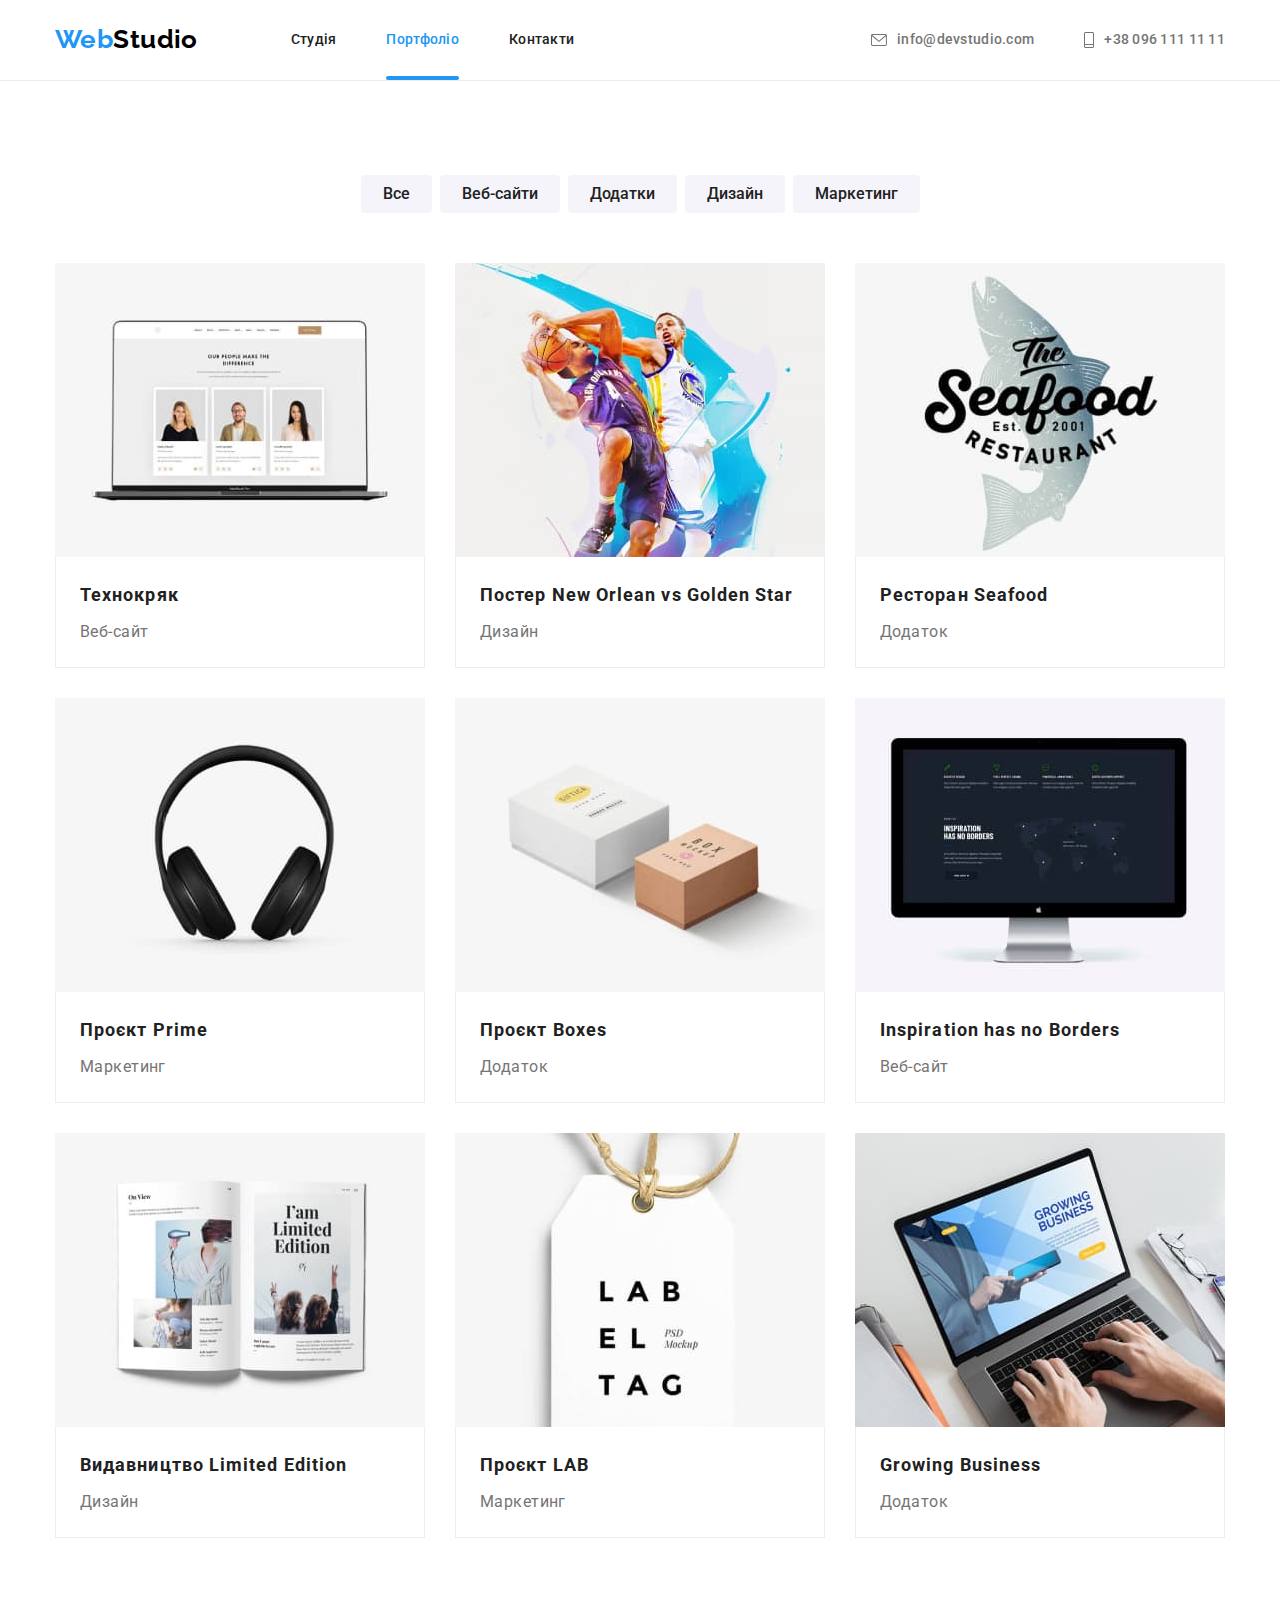
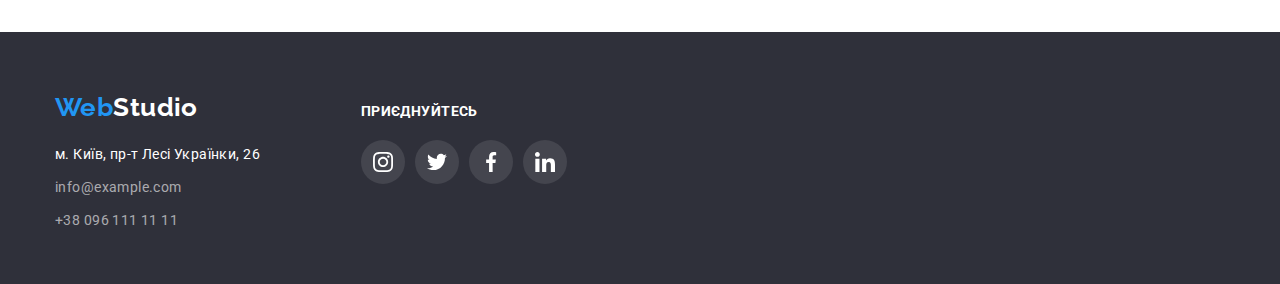
==== portfolio.html @ d4049ecd "inital commit" ====
<!DOCTYPE html>
<html lang="uk">
  <head>
    <meta charset="UTF-8" />
    <meta http-equiv="X-UA-Compatible" content="IE=edge" />
    <meta name="viewport" content="width=device-width, initial-scale=1.0" />
    <title>Портфоліо</title>
    <link rel="preconnect" href="https://fonts.googleapis.com" />
    <link rel="preconnect" href="https://fonts.gstatic.com" crossorigin />
    <link
      href="https://fonts.googleapis.com/css2?family=Raleway:wght@700&family=Roboto:wght@400;500;700;900&display=swap"
      rel="stylesheet"
    />
    <link
      rel="stylesheet"
      href="https://cdn.jsdelivr.net/npm/modern-normalize@1.1.0/modern-normalize.min.css"
    />
    <link rel="stylesheet" href="./css/styles.css" />
  </head>
  <body>
    <!-- Header -->
    <header class="page-header">
      <div class="container page-header-container">
        <nav class="page-nav">
          <a class="logotype link" href="./index.html" lang="en"
            ><span class="web">Web</span><span class="studio">Studio</span></a
          >
          <ul class="menu list">
            <li class="menu-item">
              <a class="menu-link link" href="./index.html">Студія</a>
            </li>
            <li class="menu-item">
              <a class="menu-link link current" href="./portfolio.html">Портфоліо</a>
            </li>
            <li class="menu-item">
              <a class="menu-link link" href="./index.html">Контакти</a>
            </li>
          </ul>
        </nav>
        <ul class="contact-header list">
          <li class="contact-item">
            <a class="contact-mail link" href="mailto:info@devstudio.com">
              <svg class="icon-envelope" width="16" height="12">
                <use href="./images/sprite.svg#icon-envelope"></use>
              </svg>
              info@devstudio.com
            </a>
          </li>
          <li class="contact-item">
            <a class="contact-phone-number link" href="tel:+380961111111">
              <svg class="icon-phone" width="10" height="16">
                <use href="./images/sprite.svg#icon-phone"></use>
              </svg>
              +38 096 111 11 11
            </a>
          </li>
        </ul>
      </div>
    </header>
    <main>
      <!-- Filter -->
      <section class="section">
        <div class="container">
          <h1 class="visually-hidden">Наші роботи</h1>
          <ul class="portfolio-menu-list list">
            <li class="portfolio-menu-list--item">
              <button class="list-menu-button" type="button">Все</button>
            </li>
            <li class="portfolio-menu-list-item">
              <button class="list-menu-button" type="button">Веб-сайти</button>
            </li>
            <li class="portfolio-menu-list-item">
              <button class="list-menu-button" type="button">Додатки</button>
            </li>
            <li class="portfolio-menu-list-item">
              <button class="list-menu-button" type="button">Дизайн</button>
            </li>
            <li class="portfolio-menu-list--item">
              <button class="list-menu-button" type="button">Маркетинг</button>
            </li>
          </ul>
          <!-- Catalog -->
          <ul class="portfolio-list list">
            <li class="portfolio-list-item">
              <article>
                <a class="works-link link" href="./portfolio.html">
                  <div class="product-thumb">
                    <img
                      src="./images/ourworks/technocrack.jpg"
                      alt="веб-сайт Технокряк"
                      width="370"
                      height="294"
                    />
                    <p class="product-action">
                      Ресурс пропонує комплексні пропозиції з різним рівнем функціоналу та сервісів.
                      Все це дозволить відвідувачу отримати вичерпні відомості про компанію чи
                      приватну особу.
                    </p>
                  </div>
                  <div class="list-content">
                    <h2 class="portfolio-title">Технокряк</h2>
                    <p class="portfolio-description">Веб-сайт</p>
                  </div>
                </a>
              </article>
            </li>
            <li class="portfolio-list-item">
              <article>
                <a class="works-link link" href="./portfolio.html">
                  <div class="product-thumb">
                    <img
                      src="./images/ourworks/posterneworlean.jpg"
                      alt="постер Нью Орлеан проти Голден Стар"
                      width="370"
                      height="294"
                    />
                    <p class="product-action">
                      Lorem ipsum dolor sit amet, consectetur adipisicing elit. Exercitationem
                      ratione quasi dolorum a molestias ipsam possimus iusto aut, dolore repudiandae
                      beatae, deleniti veniam molestiae illo repellat aliquid ad sequi. Inventore.
                    </p>
                  </div>
                  <div class="list-content">
                    <h2 class="portfolio-title">
                      Постер <span lang="en">New Orlean vs Golden Star</span>
                    </h2>
                    <p class="portfolio-description">Дизайн</p>
                  </div>
                </a>
              </article>
            </li>
            <li class="portfolio-list-item">
              <article>
                <a class="works-link link" href="./portfolio.html">
                  <div class="product-thumb">
                    <img
                      src="./images/ourworks/restaurantseafood.jpg"
                      alt="додаток ресторану Сіфуд"
                      width="370"
                      height="294"
                    />
                    <p class="product-action">
                      Lorem ipsum dolor sit amet consectetur adipisicing elit. Assumenda, deserunt
                      doloribus necessitatibus qui adipisci dicta nulla amet sit? At quo maiores
                      amet ea praesentium velit eum ipsum explicabo omnis quasi?
                    </p>
                  </div>
                  <div class="list-content">
                    <h2 class="portfolio-title">Ресторан <span lang="en">Seafood</span></h2>
                    <p class="portfolio-description">Додаток</p>
                  </div>
                </a>
              </article>
            </li>
            <li class="portfolio-list-item">
              <article>
                <a class="works-link link" href="./portfolio.html">
                  <div class="product-thumb">
                    <img
                      src="./images/ourworks/projectprime.jpg"
                      alt="проєкт прайм"
                      width="370"
                      height="294"
                    />
                    <p class="product-action">
                      Lorem ipsum dolor sit amet consectetur adipisicing elit. Ipsa delectus itaque
                      reiciendis aut animi quo dolorum harum voluptatibus natus rem velit molestiae
                      placeat doloremque nisi, omnis sapiente expedita vel sint.
                    </p>
                  </div>
                  <div class="list-content">
                    <h2 class="portfolio-title">Проєкт <span lang="en">Prime</span></h2>
                    <p class="portfolio-description">Маркетинг</p>
                  </div>
                </a>
              </article>
            </li>
            <li class="portfolio-list-item">
              <article>
                <a class="works-link link" href="./portfolio.html">
                  <div class="product-thumb">
                    <img
                      src="./images/ourworks/projectboxes.jpg"
                      alt="додаток проєкту Бокси"
                      width="370"
                      height="294"
                    />
                    <p class="product-action">
                      Lorem ipsum dolor sit amet, consectetur adipisicing elit. Facere praesentium
                      unde culpa, natus ullam deleniti alias qui distinctio maxime magnam incidunt
                      accusamus consequatur veritatis commodi nisi tempora, magni saepe iusto!
                    </p>
                  </div>
                  <div class="list-content">
                    <h2 class="portfolio-title">Проєкт <span lang="en">Boxes</span></h2>
                    <p class="portfolio-description">Додаток</p>
                  </div>
                </a>
              </article>
            </li>
            <li class="portfolio-list-item">
              <article>
                <a class="works-link link" href="./portfolio.html">
                  <div class="product-thumb">
                    <img
                      src="./images/ourworks/inspirationhasnoborders.jpg"
                      alt="веб-сайт Натхнення не має меж"
                      width="370"
                      height="294"
                    />
                    <p class="product-action">
                      Lorem ipsum dolor sit amet consectetur adipisicing elit. Nisi molestias earum
                      veniam tenetur deleniti maxime aut quidem, consequatur nihil placeat expedita
                      labore, amet iste laudantium aspernatur voluptates ipsa nobis recusandae.
                    </p>
                  </div>
                  <div class="list-content">
                    <h2 class="portfolio-title" lang="en">Inspiration has no Borders</h2>
                    <p class="portfolio-description">Веб-сайт</p>
                  </div>
                </a>
              </article>
            </li>
            <li class="portfolio-list-item">
              <article>
                <a class="works-link link" href="./portfolio.html">
                  <div class="product-thumb">
                    <img
                      src="./images/ourworks/publicationlimitededition.jpg"
                      alt="видавництво лімітед едішен"
                      width="370"
                      height="294"
                    />
                    <p class="product-action">
                      Lorem ipsum dolor, sit amet consectetur adipisicing elit. Corporis dolorum
                      totam mollitia. Obcaecati, dolorum dicta. Ea quaerat repellendus aliquam quo
                      enim, repudiandae illum numquam quidem quasi iusto sit quas dicta!
                    </p>
                  </div>
                  <div class="list-content">
                    <h2 class="portfolio-title">
                      Видавництво <span lang="en">Limited Edition</span>
                    </h2>
                    <p class="portfolio-description">Дизайн</p>
                  </div>
                </a>
              </article>
            </li>
            <li class="portfolio-list-item">
              <article>
                <a class="works-link link" href="./portfolio.html">
                  <div class="product-thumb">
                    <img
                      src="./images/ourworks/projectlab.jpg"
                      alt="проєкт ЛАБ"
                      width="370"
                      height="294"
                    />
                    <p class="product-action">
                      Lorem ipsum dolor sit amet consectetur adipisicing elit. Tempora esse non
                      perspiciatis molestias! Doloremque fugit numquam fuga dolorum facere vitae
                      commodi nisi, natus cum distinctio. Amet perspiciatis delectus reprehenderit
                      itaque.
                    </p>
                  </div>
                  <div class="list-content">
                    <h2 class="portfolio-title">Проєкт <span lang="en">LAB</span></h2>
                    <p class="portfolio-description">Маркетинг</p>
                  </div>
                </a>
              </article>
            </li>
            <li class="portfolio-list-item">
              <article>
                <a class="works-link link" href="./portfolio.html">
                  <div class="product-thumb">
                    <img
                      src="./images/ourworks/growingbusiness.jpg"
                      alt="додаток Гровінг Бізнес"
                      width="370"
                      height="294"
                    />
                    <p class="product-action">
                      Lorem, ipsum dolor sit amet consectetur adipisicing elit. Consequatur ea ex
                      dolores libero nobis perspiciatis enim velit labore incidunt itaque est
                      sapiente magnam vitae, consectetur amet iste cumque possimus sed.
                    </p>
                  </div>
                  <div class="list-content">
                    <h2 class="portfolio-title" lang="en">Growing Business</h2>
                    <p class="portfolio-description">Додаток</p>
                  </div>
                </a>
              </article>
            </li>
          </ul>
        </div>
      </section>
    </main>
    <!-- Footer -->
    <footer class="page-footer">
      <div class="container footer-flex-container">
        <div class="link-wrapper">
          <a class="logotype footer-logo link" href="./index.html" lang="en"
            ><span class="web">Web</span><span class="studio-white">Studio</span></a
          >
          <address class="address">
            <ul class="address-list list">
              <li class="address-list-item">
                <a
                  class="address-list-location link"
                  href="https://goo.gl/maps/qBnw3kzRKvV4WiWM7"
                  target="_blank"
                  rel="noopener nofollow"
                  >м. Київ, пр-т Лесі Українки, 26</a
                >
              </li>
              <li class="address-list-item">
                <a class="footer-contact link" href="mailto:info@example.com">info@example.com</a>
              </li>
              <li class="address-list-item">
                <a class="footer-contact link" href="tel:+380961111111">+38 096 111 11 11</a>
              </li>
            </ul>
          </address>
        </div>
        <div class="footer-icon-wrapper">
          <p class="text-footer-icon">приєднуйтесь</p>
          <ul class="list-icon-wrapper list">
            <li class="item-footer-icon">
              <a href="" class="footer-link-icon">
                <svg class="icon-social" width="20" height="20">
                  <use href="./images/sprite.svg#icon-instagram"></use>
                </svg>
              </a>
            </li>
            <li class="item-footer-icon">
              <a href="" class="footer-link-icon">
                <svg class="icon-social" width="20" height="20">
                  <use href="./images/sprite.svg#icon-twitter"></use>
                </svg>
              </a>
            </li>
            <li class="item-footer-icon">
              <a href="" class="footer-link-icon">
                <svg class="icon-social" width="20" height="20">
                  <use href="./images/sprite.svg#icon-facebook"></use>
                </svg>
              </a>
            </li>
            <li class="item-footer-icon">
              <a href="" class="footer-link-icon">
                <svg class="icon-social" width="20" height="20">
                  <use href="./images/sprite.svg#icon-linkedin"></use>
                </svg>
              </a>
            </li>
          </ul>
        </div>
      </div>
    </footer>
  </body>
</html>
---- css/styles.css ----
/* Variables */

:root {
  --accent-blue-color: #2196f3;
  --second-blue-color: #188ce8;
  --transparent-blue-color: rgba(33, 150, 243, 0.9);
  --basic-black-color: #000000;
  --text-black-color: #212121;
  --background-grey-color: #2f303a;
  --transparent-grey-color: rgba(255, 255, 255, 0.1);
  --text-grey-color: #757575;
  --icon-grey-color: #afb1b8;
  --contact-grey-color: rgba(255, 255, 255, 0.6);
  --basic-white-color: #ffffff;
  --special-white-color: #f5f4fa;
  --second-white-color: #eeeeee;
  --line-white-color: #ececec;
  --logo-font-family: 'Raleway', sans-serif;
  --primary-font-family: 'Roboto', sans-serif;
  --card-set-gap: 30px;
}

/* Global*/

body {
  font-family: var(--primary-font-family);
  font-size: 14px;
  letter-spacing: 0.03em;
  color: var(--text-black-color);
  background-color: var(--basic-white-color);
}

footer {
  background-color: var(--background-grey-color);
}

h1,
h2,
h3,
h4,
h5,
h6,
p {
  margin-top: 0;
  margin-bottom: 0;
}

ol,
ul {
  margin-top: 0;
  margin-bottom: 0;
  padding-left: 0;
}

img {
  display: block;
  max-width: 100%;
  height: auto;
}

address {
  font-style: normal;
}

button {
  cursor: pointer;
}

.list {
  list-style: none;
}

.link {
  text-decoration: none;
}

.visually-hidden {
  position: absolute;
  width: 1px;
  height: 1px;
  margin: -1px;
  border: 0;
  padding: 0;

  white-space: nowrap;
  clip-path: inset(100%);
  clip: rect(0 0 0 0);
  overflow: hidden;
}

.container {
  width: 1200px;
  margin-left: auto;
  margin-right: auto;
  padding-left: 15px;
  padding-right: 15px;
}

.section {
  padding-top: 94px;
  padding-bottom: 94px;
}

.title {
  font-weight: 700;
  font-size: 36px;
  line-height: 1.17;
  text-align: center;
  letter-spacing: 0.03em;
  margin-bottom: 50px;
}

.current {
  color: var(--accent-blue-color);
}

/* Main page */

/* Header */

.page-header {
  background-color: var(--basic-white-color);
  border-bottom: 1px solid var(--line-white-color);
}

.page-header-container {
  display: flex;
  align-items: center;
}

.logotype {
  font-family: 'Raleway', sans-serif;
  font-weight: 700;
  font-size: 26px;
  line-height: 1.19;
  display: block;
  margin-right: 93px;
  padding-top: 24px;
  padding-bottom: 25px;
}

.web {
  color: var(--accent-blue-color);
}

.studio {
  color: var(--basic-black-color);
}

.page-nav {
  display: flex;
  align-items: center;
}

.menu {
  display: flex;
  align-items: center;
}

.menu-item .menu-link {
  position: relative;
}

.menu-item:not(:last-child) {
  margin-right: 50px;
}

.menu-link {
  display: block;
  padding-top: 32px;
  padding-bottom: 32px;
  font-weight: 500;
  font-size: 14px;
  line-height: 1.14;
  letter-spacing: 0.02em;
  color: var(--text-black-color);
  transition-property: color;
  transition-duration: 250ms;
  transition-timing-function: cubic-bezier(0.4, 0, 0.2, 1);
}

.menu-link:hover,
.menu-link:focus {
  color: var(--accent-blue-color);
}

.current {
  color: var(--accent-blue-color);
}

.menu-item > .current::before {
  content: '';
  width: 100%;
  height: 4px;
  position: absolute;
  bottom: 0;
  background: var(--accent-blue-color);
  border-radius: 2px;
}

.contact-header {
  display: flex;
  align-items: center;
  margin-left: auto;
}

.contact-item:not(:last-child) {
  margin-right: 50px;
}

.contact-mail {
  display: flex;
  justify-content: center;
  align-items: center;
  padding-top: 32px;
  padding-bottom: 32px;
  font-weight: 500;
  font-size: 14px;
  line-height: 1.14;
  letter-spacing: 0.02em;
  color: var(--text-grey-color);
  transition-property: color;
  transition-duration: 250ms;
  transition-timing-function: cubic-bezier(0.4, 0, 0.2, 1);
}

.contact-mail:hover,
.contact-mail:focus {
  color: var(--accent-blue-color);
}

.contact-phone-number {
  display: flex;
  justify-content: center;
  align-items: center;
  padding-top: 32px;
  padding-bottom: 32px;
  font-weight: 500;
  font-size: 14px;
  line-height: 1.14;
  letter-spacing: 0.02em;
  color: var(--text-grey-color);
  transition-property: color;
  transition-duration: 250ms;
  transition-timing-function: cubic-bezier(0.4, 0, 0.2, 1);
}

.contact-phone-number:hover,
.contact-phone-number:focus {
  color: var(--accent-blue-color);
}

/* Header icon */

.icon-envelope {
  margin-right: 10px;
  fill: currentColor;
}

.icon-phone {
  margin-right: 10px;
  fill: currentColor;
}

/* Hero */

.hero {
  margin-right: auto;
  margin-left: auto;
  background-color: var(--background-grey-color);
  max-width: 1600px;
  height: 600px;
  padding-top: 200px;
  padding-bottom: 200px;
  background-image: linear-gradient(rgba(47, 48, 58, 0.4), rgba(47, 48, 58, 0.4)),
    url(../images/hero-image.jpg);
  background-repeat: no-repeat;
  background-size: cover;
  background-color: #c4c4c4;
}

.hero-title {
  max-width: 696px;
  width: 100%;
  font-weight: 900;
  font-size: 44px;
  line-height: 1.36;
  text-align: center;
  letter-spacing: 0.06em;
  text-transform: uppercase;
  margin-bottom: var(--card-set-gap);
  margin-left: auto;
  margin-right: auto;
  color: var(--basic-white-color);
}

.hero-btn {
  font-family: inherit;
  font-weight: 700;
  font-size: 16px;
  line-height: 1.88;
  text-align: center;
  letter-spacing: 0.06em;
  margin: auto;
  display: block;
  border-radius: 4px;
  border: none;
  padding-top: 10px;
  padding-right: 32px;
  padding-bottom: 10px;
  padding-left: 32px;
  min-width: 200px;
  color: var(--basic-white-color);
  background-color: var(--accent-blue-color);
  transition-property: background-color;
  transition-duration: 250ms;
  transition-timing-function: cubic-bezier(0.4, 0, 0.2, 1);
}

.hero-btn:hover,
.hero-btn:focus {
  background-color: var(--second-blue-color);
}

/* Preferences */

.preferences {
  display: flex;
  column-gap: var(--card-set-gap);
  flex-basis: calc((100-90px) / 4);
}

.preferences-subtitle {
  margin-bottom: 10px;
}

.subtitle {
  font-weight: 700;
  font-size: 14px;
  line-height: 1.14;
  text-transform: uppercase;
}

.description-preferences {
  font-weight: 400;
  font-size: 14px;
  line-height: 1.71;
  color: var(--text-grey-color);
}

/* Preferences icon*/

.icon-preferences {
  max-width: 270;
  height: 120;
  padding: 25px 100px;
  margin-bottom: 30px;
  background-color: var(--special-white-color);
  border-radius: 4px;
}

/* About */

.about {
  padding-top: 0;
}

.about-list {
  display: flex;
  flex-wrap: wrap;
  column-gap: var(--card-set-gap);
  flex-basis: calc((100-60px) / 3);
}

.about-list-item {
  position: relative;
}

.about-description {
  display: flex;
  justify-content: center;
  align-items: center;
  position: absolute;
  width: 100%;
  height: 70px;
  background-color: rgba(47, 48, 58, 0.8);
  bottom: 0;
  font-weight: 700;
  line-height: 1.14;
  text-transform: uppercase;
  color: var(--basic-white-color);
}

/* Team */

.team {
  background-color: var(--special-white-color);
}

.team-list {
  display: flex;
  flex-wrap: wrap;
  column-gap: var(--card-set-gap);
  flex-basis: calc((100-90px) / 4);
}

.image-team {
  box-shadow: 0px 1px 3px rgba(0, 0, 0, 0.12), 0px 1px 1px rgba(0, 0, 0, 0.14),
    0px 2px 1px rgba(0, 0, 0, 0.2);
}

.team-content {
  padding-top: var(--card-set-gap);
  padding-bottom: var(--card-set-gap);
  background-color: var(--basic-white-color);
  box-shadow: 0px 1px 3px rgba(0, 0, 0, 0.12), 0px 1px 1px rgba(0, 0, 0, 0.14),
    0px 2px 1px rgba(0, 0, 0, 0.2);
  border-radius: 0px 0px 4px 4px;
}

.name-team {
  font-weight: 500;
  font-size: 16px;
  line-height: 1.19;
  text-align: center;
}

.description-team {
  font-weight: 400;
  font-size: 16px;
  line-height: 1.19;
  text-align: center;
  margin-top: 10px;
  color: var(--text-grey-color);
}

/* Team icon */

.icon-sotial-network {
  display: flex;
  align-items: center;
  justify-content: center;
  margin-top: 16px;
}

.icon-sotial-link {
  display: flex;
  justify-content: center;
  align-items: center;
  width: 44px;
  height: 44px;
  background-color: var(--basic-white-color);
  color: var(--icon-grey-color);
  border-radius: 50%;
  transition-property: color, background-color;
  transition-duration: 250ms;
  transition-timing-function: cubic-bezier(0.4, 0, 0.2, 1);
}

.icon-sotial-link:hover,
.icon-sotial-link:focus {
  color: var(--basic-white-color);
  background-color: var(--accent-blue-color);
}

.icon-sotial-item:not(:last-child) {
  margin-right: 10px;
}

.icon-social {
  fill: currentColor;
}

/* Regular customers */

.regular-customers-list {
  display: flex;
}
.regular-customers-item:not(:first-child) {
  margin-left: 30px;
}

.regular-customers-link {
  display: flex;
  width: 170px;
  height: 92px;
  justify-content: center;
  align-items: center;
  color: var(--icon-grey-color);
  border: 1px solid var(--icon-grey-color);
  border-radius: 4px;
  transition-property: color, border-color;
  transition-duration: 250ms;
  transition-timing-function: cubic-bezier(0.4, 0, 0.2, 1);
}

.regular-customers-link:hover,
.regular-customers-link:focus {
  color: var(--accent-blue-color);
  border-color: var(--accent-blue-color);
}

.icon-company {
  fill: currentColor;
}

/* Footer */

.page-footer {
  padding-top: 60px;
  padding-bottom: 60px;
  height: 252px;
}

.footer-flex-container {
  display: flex;
  align-items: baseline;
}

.footer-logo {
  display: block;
  padding: 0;
  margin-bottom: 20px;
}

.studio-white {
  color: var(--basic-white-color);
}

.address-list-item:not(:last-child) {
  margin-bottom: 9px;
}

.address-list-location {
  font-family: var(--primary-font-family);
  font-weight: 400;
  font-size: 14px;
  line-height: 1.71;
  letter-spacing: 0.03em;
  color: var(--basic-white-color);
  transition-property: color;
  transition-duration: 250ms;
  transition-timing-function: cubic-bezier(0.4, 0, 0.2, 1);
}

.address-list-location:hover,
.address-list-location:focus {
  color: var(--accent-blue-color);
}

.footer-contact {
  font-family: var(--primary-font-family);
  font-weight: 400;
  font-size: 14px;
  line-height: 1.71;
  letter-spacing: 0.03em;
  color: var(--contact-grey-color);
  transition-property: color;
  transition-duration: 250ms;
  transition-timing-function: cubic-bezier(0.4, 0, 0.2, 1);
}

.footer-contact:hover,
.footer-contact:focus {
  color: var(--accent-blue-color);
}

.footer-icon-wrapper {
  margin-right: 93px;
}

.footer-form {
  display: flex;
}

.subscription-label {
  display: block;
  margin-right: 12px;
  font-weight: 700;
  line-height: 1.14;
  text-transform: uppercase;
  color: var(--basic-white-color);
}

.subscription-input {
  margin-top: 20px;
  padding: 15px 16px;
  width: 358px;
  height: 50px;
  border: 1px solid rgba(255, 255, 255, 0.3);
  filter: drop-shadow(0px 4px 4px rgba(0, 0, 0, 0.15));
  border-radius: 4px;
  background-color: transparent;
  outline: none;
  color: rgba(255, 255, 255, 0.6);
}

.subscription-btn {
  margin-top: 36px;
  display: inline-flex;
  padding: 10px 28px;
  width: 200px;
  height: 50px;
  font-weight: 700;
  font-size: 16px;
  line-height: 1.87;
  letter-spacing: 0.06em;
  border:none;
  border-radius: 4px;
  background-color: var(--accent-blue-color);
  box-shadow: 0px 4px 4px rgba(0, 0, 0, 0.15);
  color: var(--basic-white-color);
  transition: background-color 250ms cubic-bezier(0.4, 0, 0.2, 1);
}

.subscription-btn:focus,
.subscription-btn:hover {
background-color: var(--transparent-blue-color);
}



/* Footer icon */

.link-wrapper {
  margin-right: 70px;
}

.text-footer-icon {
  font-weight: 700;
  line-height: 1.14;
  text-transform: uppercase;

  color: var(--basic-white-color);
  margin-bottom: 20px;
}

.list-icon-wrapper {
  display: flex;
}

.item-footer-icon:not(:last-child) {
  margin-right: 10px;
}

.footer-link-icon {
  display: flex;
  align-items: center;
  justify-content: center;
  width: 44px;
  height: 44px;
  color: var(--basic-white-color);
  background-color: var(--transparent-grey-color);
  border-radius: 50%;
  transition-property: background-color;
  transition-duration: 250ms;
  transition-timing-function: cubic-bezier(0.4, 0, 0.2, 1);
}

.footer-link-icon:hover,
.footer-link-icon:focus {
  background-color: var(--accent-blue-color);
}

.icon-subscribe {
  margin-left: 10px;
  fill: currentColor;
}


/* Backdrop */

.backdrop {
  position: fixed;
  left: 0;
  top: 0;
  width: 100vw;
  height: 100vh;
  background: rgba(0, 0, 0, 0.2);
  transition: opacity 250ms cubic-bezier(0.4, 0, 0.2, 1),
    visibility 250ms cubic-bezier(0.4, 0, 0.2, 1);
}

.backdrop.is-hidden {
  opacity: 0;
  visibility: hidden;
  pointer-events: 0;
}

.modal {
  position: absolute;
  top: 50%;
  left: 50%;
  transform: translate(-50%, -50%);
  padding: 40px;
  width: 528px;
  height: 581px;
  background: var(--basic-white-color);
  box-shadow: 0px 1px 3px rgba(0, 0, 0, 0.12), 0px 1px 1px rgba(0, 0, 0, 0.14),
    0px 2px 1px rgba(0, 0, 0, 0.2);
  border-radius: 4px;
}

.btn-modal {
  display: flex;
  justify-content: center;
  align-items: center;
  padding: 0;
  position: absolute;
  top: 8px;
  right: 8px;
  width: 30px;
  height: 30px;
  border-radius: 50%;
  background: var(--basic-white-color);
  border: 1px solid rgba(0, 0, 0, 0.1);
}

.modal-group {
  border: none;
  padding: 0;
  margin: 0;
}

.modal-title {
  font-family: var(--primary-font-family);
  font-weight: 700;
  font-size: 20px;
  line-height: 1.15;
  text-align: center;
  color: var(--text-black-color);
  margin-bottom: 12px;
}

.modal-form-label {
  display: flex;
  flex-direction: column;
  width: 100%;
  font-family: var(--primary-font-family);
  font-weight: 400;
  font-size: 12px;
  line-height: 1.17;
  letter-spacing: 0.01em;
  color: var(--text-grey-color);
}

.modal-input {
  margin-top: 4px;
  margin-bottom: 10px;
  padding-left: 40px;
  width: 100%;
  height: 40px;
  left: 576px;
  top: 314px;
  outline: none;
  border: 1px solid rgba(33, 33, 33, 0.2);
  border-radius: 4px;
}

.modal-input:focus { 
  border-color: var(--accent-blue-color);
}

.modal-textarea {
  margin-top: 4px;
  margin-bottom: 20px;
  padding: 16px 12px;
  width: 100%;
  height: 120px;
  left: 576px;
  top: 314px;
  outline: none;
  border: 1px solid rgba(33, 33, 33, 0.2);
  border-radius: 4px;
  resize: none;
}

.modal-textarea:focus { 
  border-color: var(--accent-blue-color);
}

.modal-textarea::placeholder {
  font-size: 12px;
  line-height: 1.16;
  letter-spacing: 0.01em;
  color: rgba(117, 117, 117, 0.5);
}

.modal-checkbox-label {
  display: flex;
  align-items: center;
  font-size: 14px;
  font-family: var(--primary-font-family);
  font-weight: 400;
  line-height: 1.71;
  color: var(--text-grey-color);
}

.modal-checkbox-label::before {
  content: "";
  display: inline-block;
  width: 16px;
  height: 15px;
  margin-right: 7px;
  border-radius: 2px;
  background-image: url(../images/checkbox/icon-checkbox-off.svg);
  background-repeat: no-repeat;
  background-position: 50% 50%;
  transition-property: background-color, background-image;
  transition-duration: 250ms;
  transition-timing-function: cubic-bezier(0.4, 0, 0.2, 1);
}

.policy-input:checked + .modal-checkbox-label::before {
  background-color: var(--second-blue-color);
  background-image: url(../images/checkbox/icon-checkbox-on.svg);
}

.modal-link-policy {
  color: var(--accent-blue-color);
}

.modal-submit-button {
  display: block;
  margin: 20px auto;
  width: 200px;
  height: 50px;
  font-weight: 700;
  font-size: 16px;
  line-height:1.87;
  letter-spacing: 0.06em;
  background-color: var(--accent-blue-color);
  border: 0;
  border-radius: 4px;
  color: var(--basic-white-color);
  transition: background-color 250ms cubic-bezier(0.4, 0, 0.2, 1);
}

.modal-submit-button:focus,
.modal-submit-button:hover {
  background-color: var(--second-blue-color);
  box-shadow: 0px 2px 3px rgba(0, 0, 0, 0.15);
}

.modal-input-wrapper {
  position: relative;
}

.modal-icon {
  position: absolute;
  top: 40%;
  transform: translateY(-40%);
  left: 12px;
  fill: var(--text-black-color);
}

.modal-input:focus + .modal-icon {
  fill: var(--second-blue-color);
}
  
/* Portfolio page */

/* Filter */

.portfolio-menu-list {
  display: flex;
  align-items: center;
  justify-content: center;
  column-gap: 8px;
  margin-bottom: 50px;
}

.list-menu-button {
  font-weight: 500;
  font-size: 16px;
  line-height: 1.63;
  border-radius: 4px;
  border: none;
  padding-top: 6px;
  padding-right: 22px;
  padding-bottom: 6px;
  padding-left: 22px;
  color: var(--text-black-color);
  background-color: var(--special-white-color);
  transition-property: box-shadow, color, background-color;
  transition-duration: 250ms;
  transition-timing-function: cubic-bezier(0.4, 0, 0.2, 1);
}

.list-menu-button:hover,
.list-menu-button:focus {
  box-shadow: 0px 3px 1px rgba(0, 0, 0, 0.1), 0px 1px 2px rgba(0, 0, 0, 0.08),
    0px 2px 2px rgba(0, 0, 0, 0.12);
  color: var(--basic-white-color);
  background-color: var(--accent-blue-color);
}

.portfolio-button {
  padding-left: 294px;
  padding-right: 294px;
}

/* Catalog */

.portfolio-list {
  display: flex;
  flex-wrap: wrap;
  gap: var(--card-set-gap);
  flex-basis: calc((100-90px) / 3);
}

.product-thumb {
  position: relative;
  overflow: hidden;
}

.portfolio-list-item .product-thumb::after {
  content: '';
  z-index: 1;
  width: 100%;
  height: 100%;
  position: absolute;
  top: 0;
  left: 0;
  transform: translateY(100%);
  background: var(--transparent-blue-color);
  transition-property: transform;
  transition-duration: 250ms;
  transition-timing-function: cubic-bezier(0.4, 0, 0.2, 1);
}

.works-link:hover .product-thumb::after,
.works-link:focus .product-thumb::after {
  transform: translateY(0%);
}

.product-action {
  z-index: 2;
  width: 100%;
  height: 100%;
  position: absolute;
  bottom: 0;
  left: 0;
  font-weight: 400;
  font-size: 18px;
  line-height: 28px;
  color: var(--basic-white-color);
  padding: 63px 24px;
  transform: translateY(100%);
  transition-property: transform;
  transition-duration: 250ms;
  transition-timing-function: cubic-bezier(0.4, 0, 0.2, 1);
}

.works-link:hover .product-action,
.works-link:focus .product-action {
  transform: translateY(0%);
}

.portfolio-title {
  font-weight: 700;
  font-size: 18px;
  line-height: 2;
  letter-spacing: 0.06em;
  margin-bottom: 4px;
  color: var(--text-black-color);
}

.portfolio-description {
  font-weight: 400;
  font-size: 16px;
  line-height: 1.88;
  color: var(--text-grey-color);
}

.works-link {
  display: block;
  transition-property: box-shadow;
  transition-duration: 250ms;
  transition-timing-function: cubic-bezier(0.4, 0, 0.2, 1);
}

.works-link:hover,
.works-link:focus {
  box-shadow: 0px 1px 1px rgba(0, 0, 0, 0.12), 0px 4px 4px rgba(0, 0, 0, 0.06),
    1px 4px 6px rgba(0, 0, 0, 0.16);
}

.list-content {
  padding-top: 20px;
  padding-right: 24px;
  padding-bottom: 20px;
  padding-left: 24px;
  border: 1px solid var(--second-white-color);
  border-top: none;
}
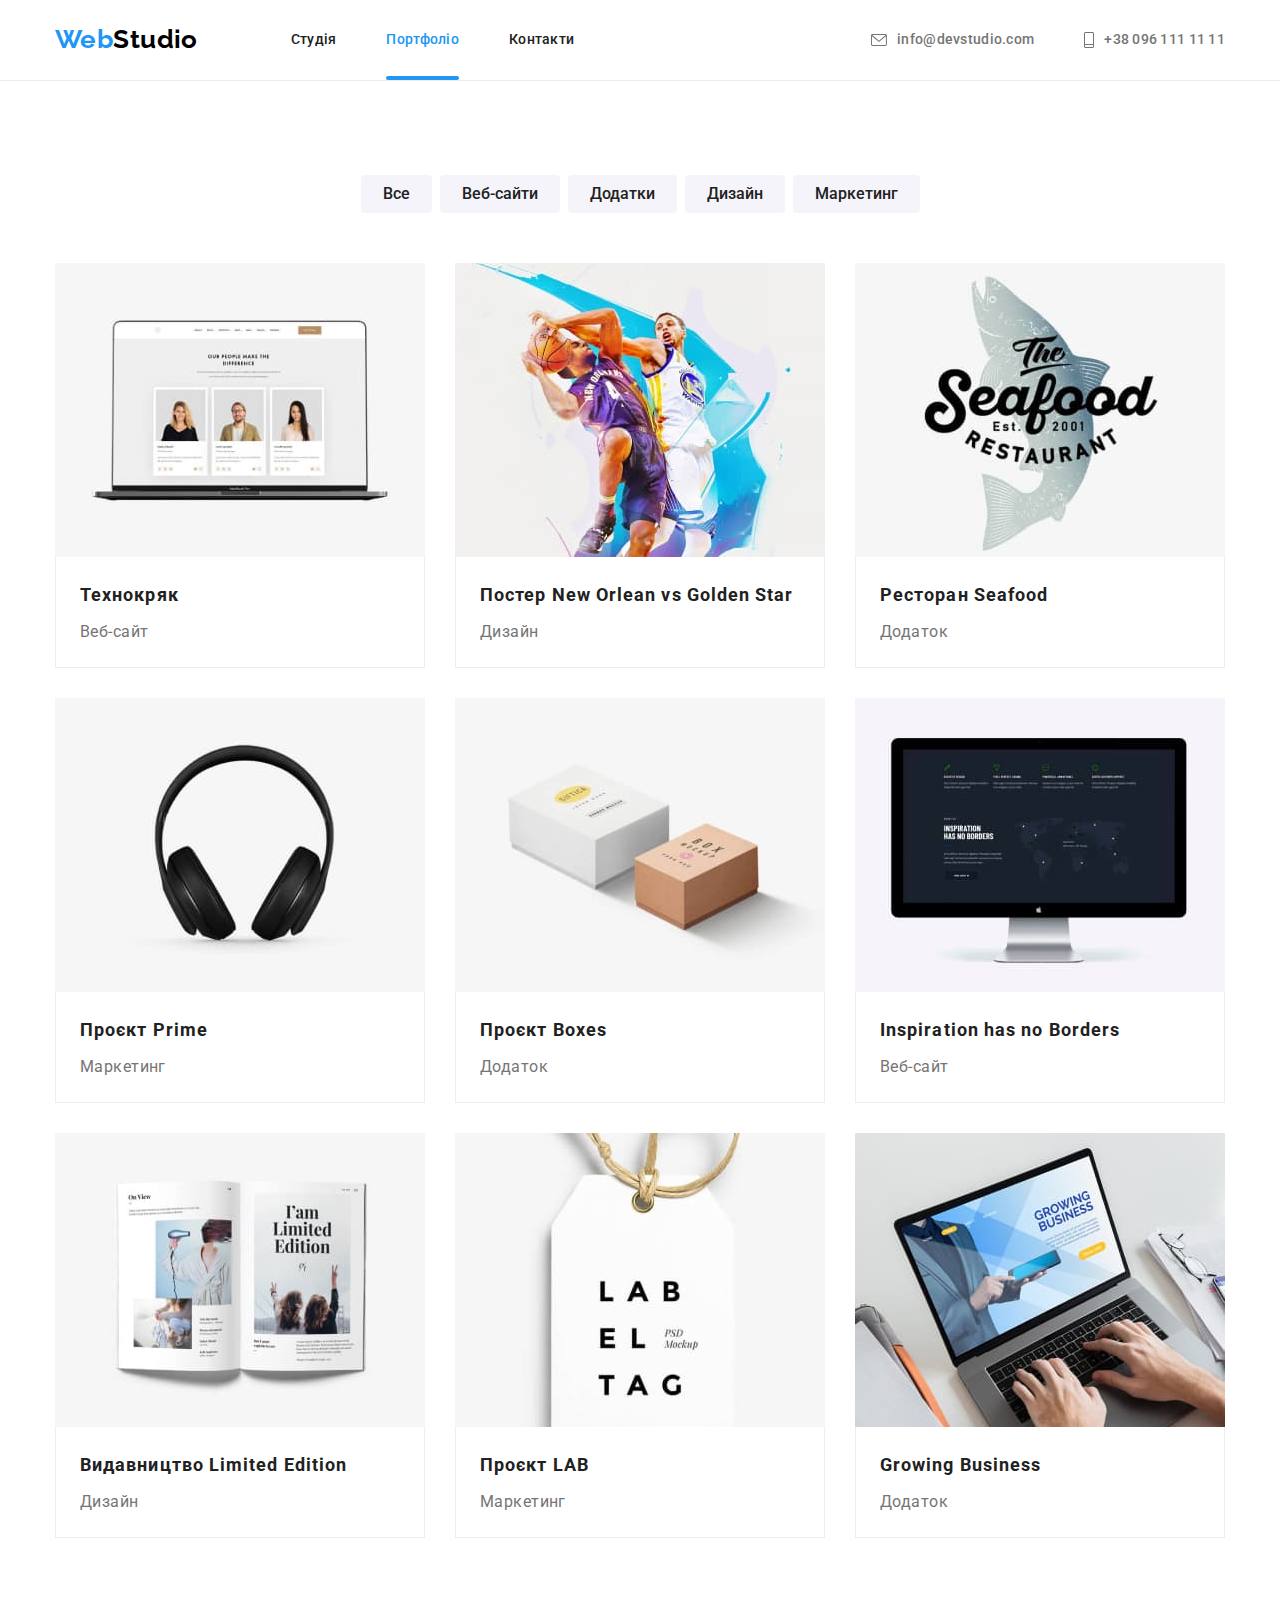
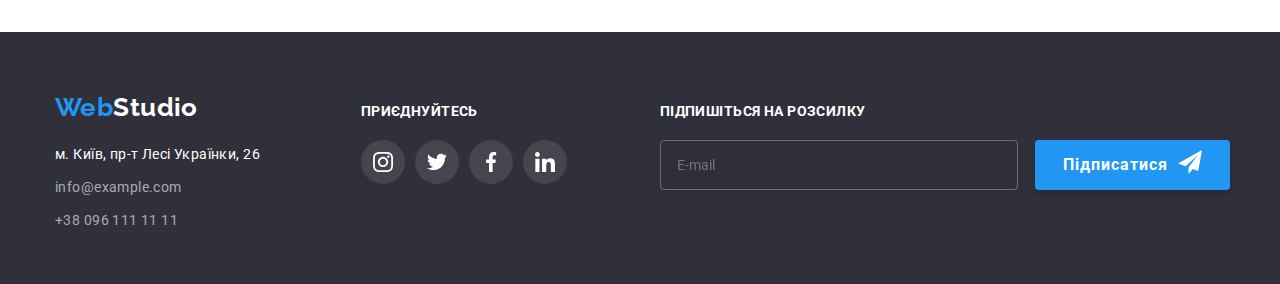
==== commit d1434b47: "add portfolio footer" ====
--- a/portfolio.html
+++ b/portfolio.html
@@ -301,9 +301,9 @@
     <footer class="page-footer">
       <div class="container footer-flex-container">
         <div class="link-wrapper">
-          <a class="logotype footer-logo link" href="./index.html" lang="en"
-            ><span class="web">Web</span><span class="studio-white">Studio</span></a
-          >
+          <a class="logotype footer-logo link" href="./index.html" lang="en">
+            <span class="web">Web</span><span class="studio-white">Studio</span>
+          </a>
           <address class="address">
             <ul class="address-list list">
               <li class="address-list-item">
@@ -312,8 +312,8 @@
                   href="https://goo.gl/maps/qBnw3kzRKvV4WiWM7"
                   target="_blank"
                   rel="noopener nofollow"
-                  >м. Київ, пр-т Лесі Українки, 26</a
-                >
+                  >м. Київ, пр-т Лесі Українки, 26
+                </a>
               </li>
               <li class="address-list-item">
                 <a class="footer-contact link" href="mailto:info@example.com">info@example.com</a>
@@ -357,6 +357,24 @@
             </li>
           </ul>
         </div>
+        <form class="footer-form" autocomplete="on">
+          <label class="subscription-label">
+            Підпишіться на розсилку
+            <input
+              class="subscription-input"
+              type="email"
+              name="email"
+              placeholder="E-mail"
+              required
+            />
+          </label>
+          <button type="submit" class="subscription-btn">
+            Підписатися
+            <svg class="icon-subscribe" width="24px" height="24px">
+              <use href="./images/sprite.svg#icon-subscribe"></use>
+            </svg>
+          </button>
+        </form>
       </div>
     </footer>
   </body>
--- a/css/styles.css
+++ b/css/styles.css
@@ -592,7 +592,12 @@
   border-radius: 4px;
   background-color: transparent;
   outline: none;
-  color: rgba(255, 255, 255, 0.6);
+  color: var(--basic-white-color);
+  transition: border-color 250ms cubic-bezier(0.4, 0, 0.2, 1);
+}
+
+.subscription-input:focus {
+  border-color: var(--basic-white-color);
 }
 
 .subscription-btn {
@@ -822,7 +827,7 @@
 
 .modal-submit-button {
   display: block;
-  margin: 20px auto;
+  margin: 30px auto;
   width: 200px;
   height: 50px;
   font-weight: 700;
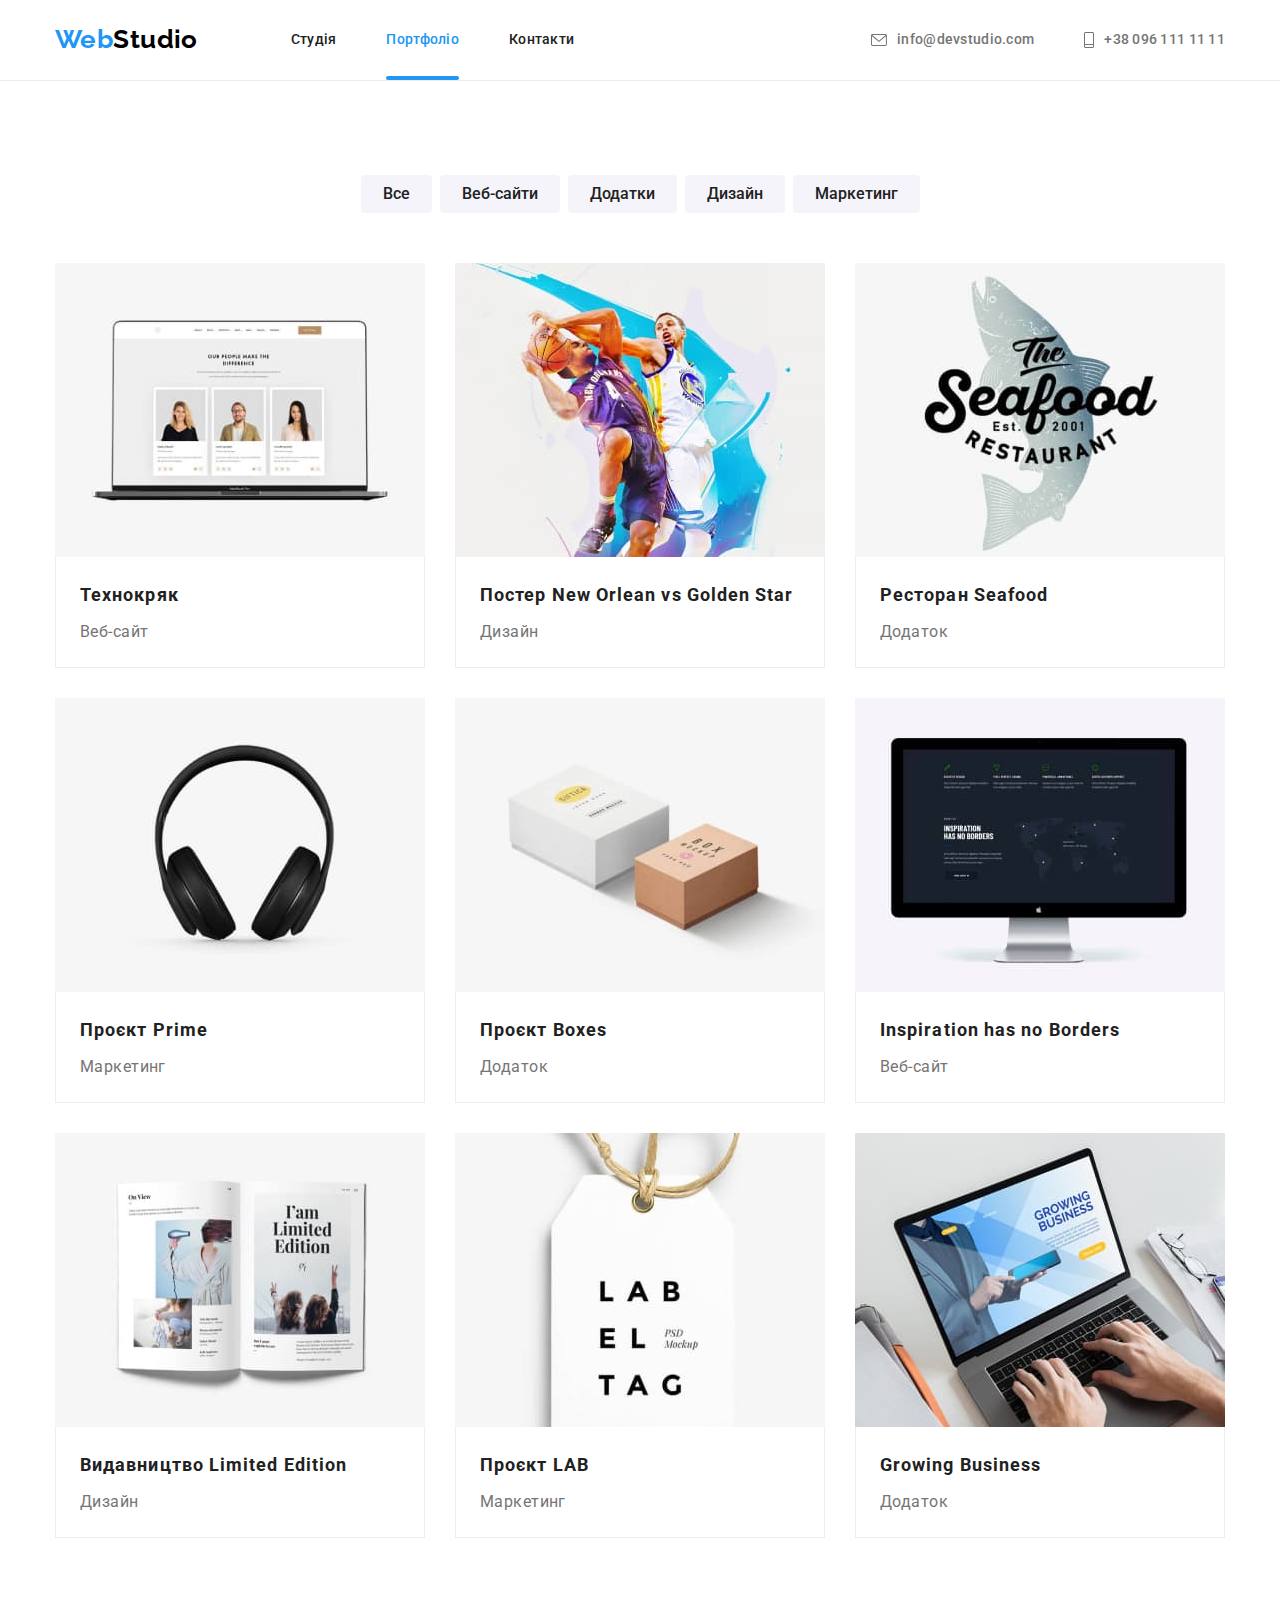
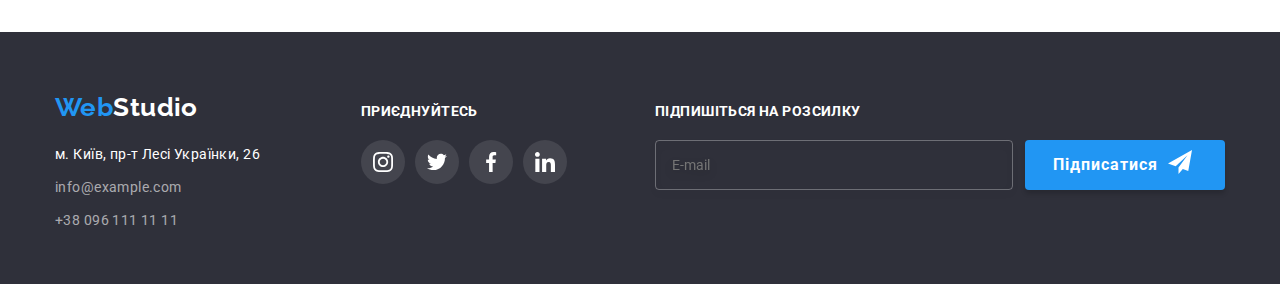
==== commit 32b5a5f7: "edits after checking" ====
--- a/portfolio.html
+++ b/portfolio.html
@@ -357,9 +357,9 @@
             </li>
           </ul>
         </div>
-        <form class="footer-form" autocomplete="on">
-          <label class="subscription-label">
-            Підпишіться на розсилку
+        <div class="subscription-wrapper">
+          <p class="subscription-title">Підпишіться на розсилку</p>
+          <form class="footer-form" autocomplete="on">
             <input
               class="subscription-input"
               type="email"
@@ -367,14 +367,14 @@
               placeholder="E-mail"
               required
             />
-          </label>
-          <button type="submit" class="subscription-btn">
-            Підписатися
-            <svg class="icon-subscribe" width="24px" height="24px">
-              <use href="./images/sprite.svg#icon-subscribe"></use>
-            </svg>
-          </button>
-        </form>
+            <button type="submit" class="subscription-btn">
+              Підписатися
+              <svg class="icon-subscribe" width="24px" height="24px">
+                <use href="./images/sprite.svg#icon-subscribe"></use>
+              </svg>
+            </button>
+          </form>
+        </div>
       </div>
     </footer>
   </body>
--- a/css/styles.css
+++ b/css/styles.css
@@ -566,15 +566,14 @@
 }
 
 .footer-icon-wrapper {
-  margin-right: 93px;
+  margin-right: auto;
 }
 
 .footer-form {
   display: flex;
 }
 
-.subscription-label {
-  display: block;
+.subscription-title {
   margin-right: 12px;
   font-weight: 700;
   line-height: 1.14;
@@ -584,6 +583,7 @@
 
 .subscription-input {
   margin-top: 20px;
+  margin-right: 12px;
   padding: 15px 16px;
   width: 358px;
   height: 50px;
@@ -601,7 +601,7 @@
 }
 
 .subscription-btn {
-  margin-top: 36px;
+  margin-top: 20px;
   display: inline-flex;
   padding: 10px 28px;
   width: 200px;
@@ -719,6 +719,12 @@
   border-radius: 50%;
   background: var(--basic-white-color);
   border: 1px solid rgba(0, 0, 0, 0.1);
+  transition: fill 250ms cubic-bezier(0.4, 0, 0.2, 1);
+}
+
+.btn-modal:hover,
+.btn-modal:hover {
+  fill: var(--accent-blue-color);
 }
 
 .modal-group {
@@ -738,6 +744,7 @@
 }
 
 .modal-form-label {
+  margin-bottom: 10px;
   display: flex;
   flex-direction: column;
   width: 100%;
@@ -751,15 +758,13 @@
 
 .modal-input {
   margin-top: 4px;
-  margin-bottom: 10px;
-  padding-left: 40px;
+  padding-left: 42px;
   width: 100%;
   height: 40px;
-  left: 576px;
-  top: 314px;
   outline: none;
   border: 1px solid rgba(33, 33, 33, 0.2);
   border-radius: 4px;
+  transition: border-color 250ms cubic-bezier(0.4, 0, 0.2, 1);
 }
 
 .modal-input:focus { 
@@ -772,8 +777,6 @@
   padding: 16px 12px;
   width: 100%;
   height: 120px;
-  left: 576px;
-  top: 314px;
   outline: none;
   border: 1px solid rgba(33, 33, 33, 0.2);
   border-radius: 4px;
@@ -794,6 +797,7 @@
 .modal-checkbox-label {
   display: flex;
   align-items: center;
+  justify-content: center;
   font-size: 14px;
   font-family: var(--primary-font-family);
   font-weight: 400;
@@ -827,9 +831,10 @@
 
 .modal-submit-button {
   display: block;
-  margin: 30px auto;
-  width: 200px;
-  height: 50px;
+  margin: 0 auto;
+  margin-top: 30px;
+  padding: 10px 52px;
+  min-width: 200px;
   font-weight: 700;
   font-size: 16px;
   line-height:1.87;
@@ -857,6 +862,7 @@
   transform: translateY(-40%);
   left: 12px;
   fill: var(--text-black-color);
+  transition: fill 250ms cubic-bezier(0.4, 0, 0.2, 1);
 }
 
 .modal-input:focus + .modal-icon {
